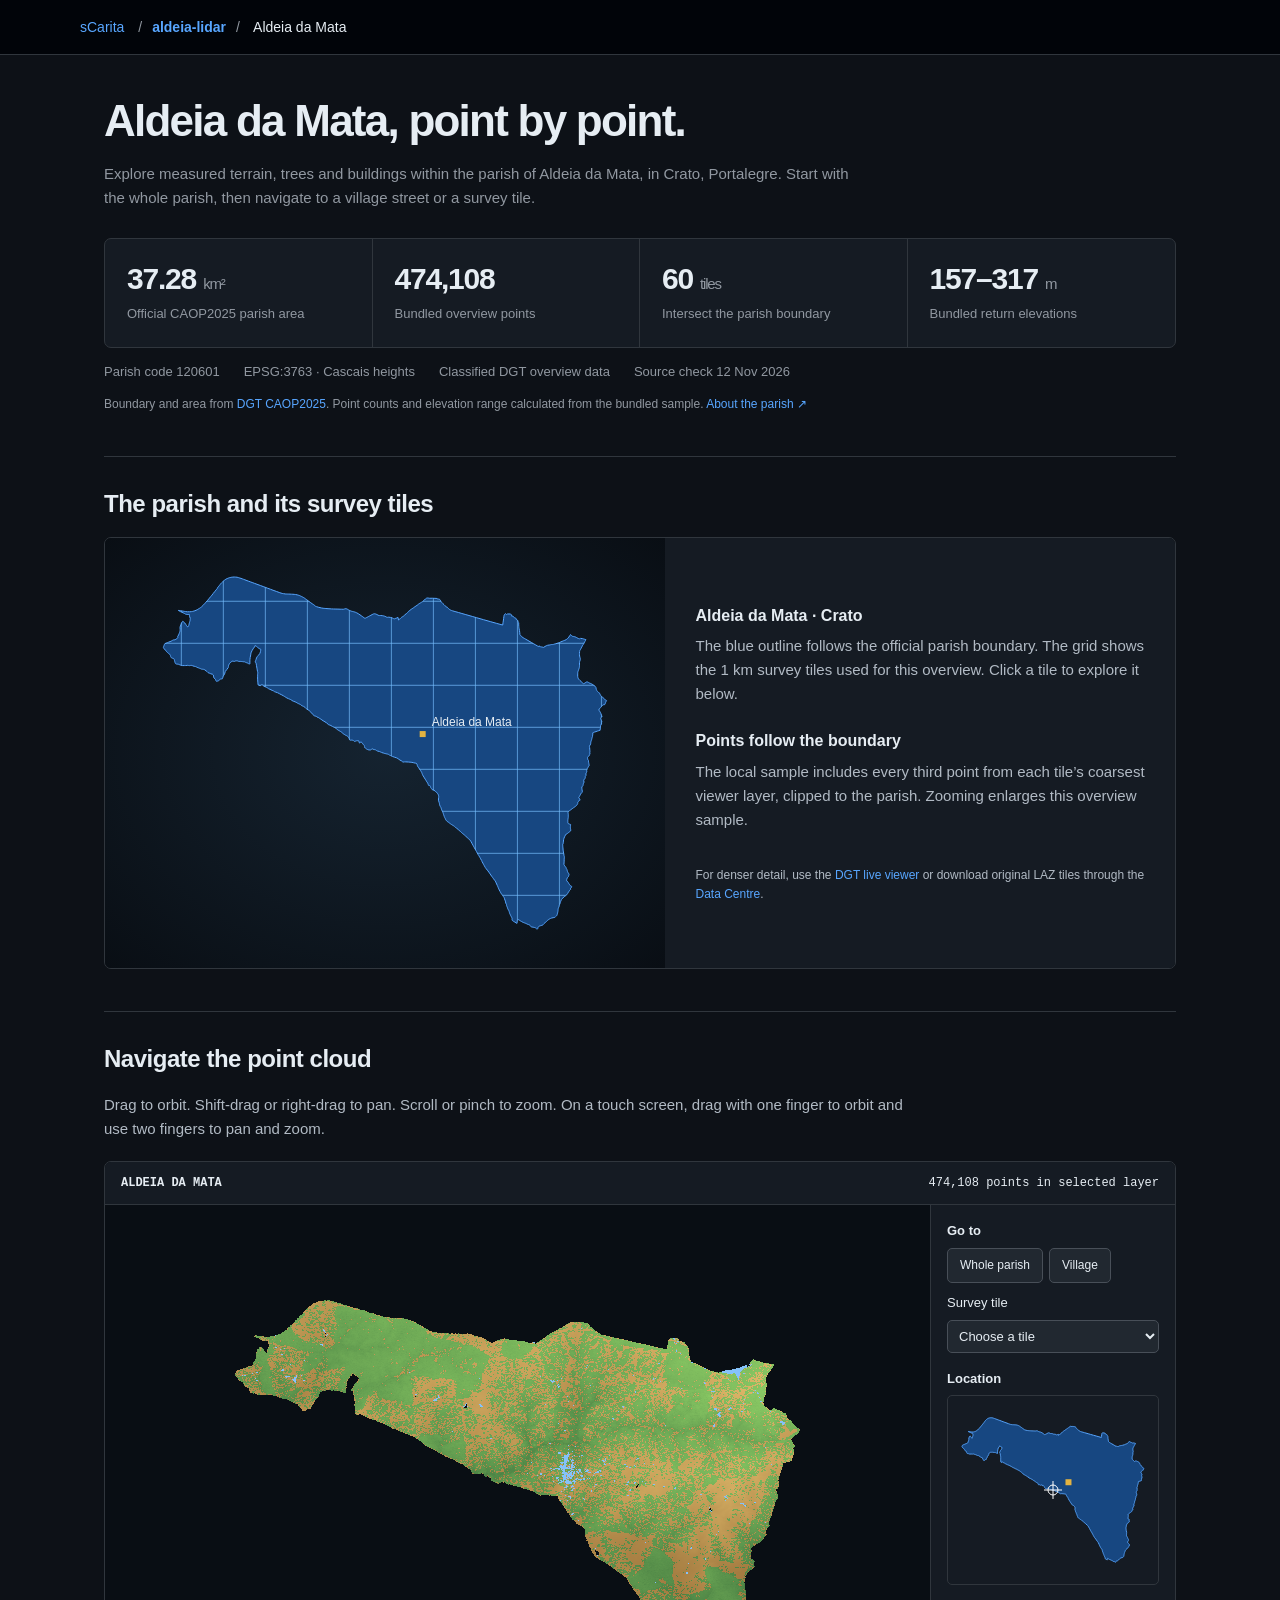
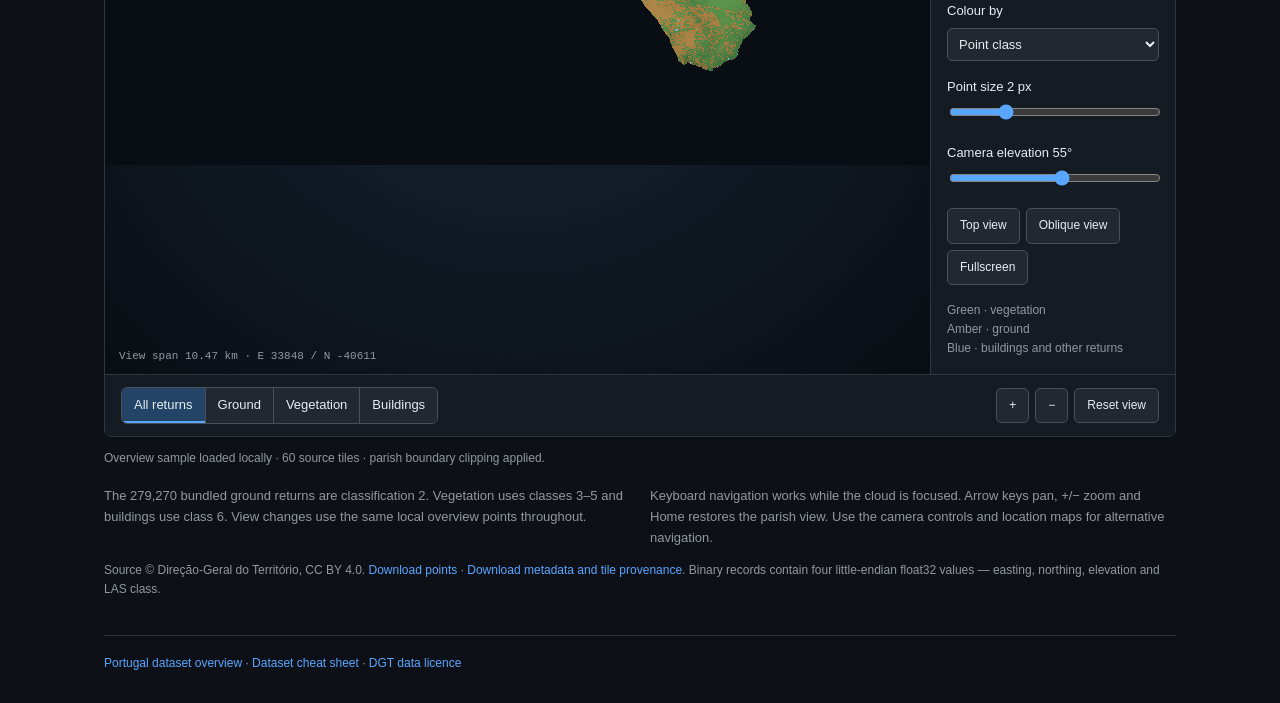
==== docs/aldeia-da-mata/index.html @ bc767f21 "research: found Aldeia da Mata parish." ====
<!doctype html>
<html lang="en"><head><meta charset="utf-8"><meta name="viewport" content="width=device-width,initial-scale=1">
<title>Aldeia da Mata · Point cloud explorer</title><style>
:root{color-scheme:dark;font-family:-apple-system,BlinkMacSystemFont,"Segoe UI",sans-serif;color:#e6edf3;background:#0d1117;font-size:15px;line-height:1.6}
*{box-sizing:border-box}body{margin:0}a{color:#58a6ff;text-decoration:none}a:hover{text-decoration:underline}header{border-bottom:1px solid #30363d;background:#010409;padding:16px max(20px,calc((100vw - 1120px)/2));font-size:14px}header span{color:#9198a1;margin:0 10px}main{max-width:1120px;margin:auto;padding:40px 24px 30px}h1,h2,h3,p{margin:0}h1{font-size:clamp(30px,4vw,44px);letter-spacing:-.04em;line-height:1.2}h2{font-size:24px;letter-spacing:-.02em;margin-bottom:14px}h3{font-size:16px;margin-bottom:6px}.intro{color:#9198a1;max-width:750px;margin:14px 0 28px}.stats{display:grid;grid-template-columns:repeat(4,1fr);border:1px solid #30363d;border-radius:7px;background:#151b23}.stat{padding:22px;border-right:1px solid #30363d}.stat:last-child{border:0}.stat strong{display:block;font-size:30px;line-height:1.2;letter-spacing:-.04em}.stat small{font-size:15px;color:#9198a1;font-weight:400}.stat span{display:block;color:#9198a1;margin-top:7px;font-size:13px}.specs{display:flex;flex-wrap:wrap;gap:8px 24px;margin-top:14px;color:#9198a1;font-size:13px}.section{margin-top:42px;border-top:1px solid #30363d;padding-top:28px}.panel{border:1px solid #30363d;border-radius:7px;overflow:hidden;background:#090e14}.coverage{display:grid;grid-template-columns:1.1fr 1fr}.map{min-height:430px;display:grid;place-items:center;background:radial-gradient(ellipse,#152330,#090e14)}svg{display:block;width:100%;height:430px}.notes{padding:30px;background:#151b23;display:flex;flex-direction:column;justify-content:center;gap:22px}.notes p,.description{color:#b1bac4}.legend{display:flex;gap:9px;align-items:center;font-size:13px}.swatch{width:10px;height:10px;background:#1f6feb;border:1px solid #79c0ff;border-radius:2px}.amber{background:#d29922;border-color:#e3b341}.source{font-size:12px;color:#9198a1;margin-top:12px}.bar,.controls{padding:12px 16px;background:#151b23;display:flex;justify-content:space-between;align-items:center;gap:14px;flex-wrap:wrap}.bar{border-bottom:1px solid #30363d;font:12px/1.5 ui-monospace,SFMono-Regular,Consolas,monospace}.controls{border-top:1px solid #30363d;font-size:13px}.modes{display:inline-flex;border:1px solid #484f58;border-radius:6px;overflow:hidden}button{background:#212830;border:0;padding:7px 12px;color:#e6edf3;cursor:pointer;font:inherit}button+button{border-left:1px solid #484f58}button[aria-pressed=true]{background:#234466;box-shadow:inset 0 -2px #58a6ff}label{display:flex;align-items:center;gap:8px}input{accent-color:#58a6ff;width:100px}canvas{width:100%;height:400px;display:block;touch-action:pan-y;cursor:grab}canvas:active{cursor:grabbing}button:focus-visible,a:focus-visible,input:focus-visible{outline:2px solid #58a6ff;outline-offset:2px}.description{max-width:820px;margin-bottom:20px}.details{display:grid;grid-template-columns:1fr 1fr;gap:20px;margin-top:18px;font-size:13px;color:#9198a1}footer{border-top:1px solid #30363d;margin-top:36px;padding-top:18px;font-size:12px;color:#9198a1}#warning{color:#f0b95b} @media(max-width:700px){main{padding:26px 16px}.stats{grid-template-columns:1fr 1fr}.stat{padding:16px;border-bottom:1px solid #30363d}.stat:nth-child(2){border-right:0}.stat:nth-child(3){border-bottom:0}.coverage{grid-template-columns:1fr}.map,svg{min-height:350px;height:350px}.notes{padding:22px}.details{grid-template-columns:1fr}canvas{height:320px}}

.navigator{display:grid;grid-template-columns:minmax(0,1fr) 245px}
.viewport{position:relative;min-width:0;background:radial-gradient(ellipse,#172432,#090e14)}
#cloud{height:560px;touch-action:none;cursor:grab;outline-offset:-3px}
.nav-panel{background:#151b23;border-left:1px solid #30363d;padding:16px;display:flex;flex-direction:column;gap:16px;font-size:13px}
.nav-panel label{display:block}.nav-panel select,.nav-panel input{width:100%;margin-top:6px}
select{background:#212830;border:1px solid #484f58;color:#e6edf3;padding:7px;border-radius:5px;font:inherit}
input{max-width:100%}.nav-panel h3{font-size:13px}
#mini{height:190px;width:100%;cursor:crosshair;touch-action:none;border:1px solid #30363d;border-radius:5px}
#parish-map{height:380px;cursor:crosshair;touch-action:none}
.viewport-note{position:absolute;bottom:12px;left:14px;color:#9198a1;font:11px ui-monospace,monospace;pointer-events:none}
.btnrow{display:flex;gap:6px;flex-wrap:wrap}.btnrow button{border:1px solid #484f58;border-radius:5px;font-size:12px}
.controls .modes{font-size:13px}.footnote{font-size:12px;color:#9198a1}
#viewer:fullscreen{background:#0d1117;display:flex;flex-direction:column}#viewer:fullscreen .navigator{flex:1;min-height:0}#viewer:fullscreen #cloud{height:100%}
@media(max-width:850px){.navigator{grid-template-columns:1fr}.nav-panel{border-left:0;border-top:1px solid #30363d;display:grid;grid-template-columns:1fr 1fr}#cloud{height:450px}#mini{height:150px}}
@media(max-width:500px){.nav-panel{grid-template-columns:1fr 1fr;padding:12px;gap:12px}#cloud{height:370px}.bar{font-size:11px}}
</style></head><body>
<header><a href="../index.html">sCarita <span>/</span><strong>aldeia-lidar</strong></a><span>/</span> Aldeia da Mata</header>
<main><h1>Aldeia da Mata, point by point.</h1>
<p class="intro">Explore measured terrain, trees and buildings within the parish of Aldeia da Mata, in Crato, Portalegre. Start with the whole parish, then navigate to a village street or a survey tile.</p>
<section aria-label="Dataset statistics">
<div class="stats"><div class="stat"><strong>37.28 <small>km²</small></strong><span>Official CAOP2025 parish area</span></div><div class="stat"><strong>474,108</strong><span>Bundled overview points</span></div><div class="stat"><strong>60 <small>tiles</small></strong><span>Intersect the parish boundary</span></div><div class="stat"><strong>157–317 <small>m</small></strong><span>Bundled return elevations</span></div></div>
<div class="specs"><span>Parish code 120601</span><span>EPSG:3763 · Cascais heights</span><span>Classified DGT overview data</span><span>Source check 12 Nov 2026</span></div>
<p class="source">Boundary and area from <a href="https://ogcapi.dgterritorio.gov.pt/collections/freguesias/items/1818?f=json">DGT CAOP2025</a>. Point counts and elevation range calculated from the bundled sample. <a href="https://pt.wikipedia.org/wiki/Aldeia_da_Mata">About the parish ↗</a></p></section>
<section class="section"><h2>The parish and its survey tiles</h2>
<div class="panel coverage"><div class="map"><canvas id="parish-map" role="img" aria-label="Official Aldeia da Mata parish outline with its 60 intersecting survey tiles. Click a tile to navigate to it."></canvas></div><div class="notes"><div><h3>Aldeia da Mata · Crato</h3><p>The blue outline follows the official parish boundary. The grid shows the 1 km survey tiles used for this overview. Click a tile to explore it below.</p></div><div><h3>Points follow the boundary</h3><p>The local sample includes every third point from each tile’s coarsest viewer layer, clipped to the parish. Zooming enlarges this overview sample.</p></div><p class="source">For denser detail, use the <a href="https://portugal3d.dgterritorio.gov.pt/continente/crato">DGT live viewer</a> or download original LAZ tiles through the <a href="https://cdd.dgterritorio.gov.pt/">Data Centre</a>.</p></div></div></section>
<section class="section"><h2>Navigate the point cloud</h2>
<p class="description">Drag to orbit. Shift-drag or right-drag to pan. Scroll or pinch to zoom. On a touch screen, drag with one finger to orbit and use two fingers to pan and zoom.</p>
<div class="panel" id="viewer"><div class="bar"><strong>ALDEIA DA MATA</strong><span id="visible-count">Loading points…</span></div>
<div class="navigator"><div class="viewport"><canvas id="cloud" tabindex="0" aria-label="Interactive parish point cloud. Arrow keys pan, plus and minus zoom, and Home resets the view."></canvas><div class="viewport-note" id="view-status"></div></div>
<aside class="nav-panel">
<div><h3>Go to</h3><div class="btnrow"><button id="overview">Whole parish</button><button id="village">Village</button></div><label style="margin-top:10px">Survey tile<select id="tile"><option value="">Choose a tile</option></select></label></div>
<div><h3>Location</h3><canvas id="mini" role="img" aria-label="Parish navigation map. Click to recenter the point cloud."></canvas></div>
<label>Colour by<select id="colour"><option value="class">Point class</option><option value="elevation">Elevation</option></select></label>
<label>Point size <output id="size-label">2</output> px<input id="size" type="range" min="1" max="5" step=".5" value="2"></label>
<label>Camera elevation <output id="tilt-label">55°</output><input id="tilt" type="range" min="15" max="90" value="55"></label>
<div class="btnrow"><button id="top">Top view</button><button id="perspective">Oblique view</button><button id="fullscreen">Fullscreen</button></div>
<p class="footnote">Green · vegetation<br>Amber · ground<br>Blue · buildings and other returns</p>
</aside></div>
<div class="controls"><div class="modes" aria-label="Point layers"><button data-layer="all" aria-pressed="true">All returns</button><button data-layer="ground" aria-pressed="false">Ground</button><button data-layer="vegetation" aria-pressed="false">Vegetation</button><button data-layer="buildings" aria-pressed="false">Buildings</button></div><div class="btnrow"><button id="zoom-in" aria-label="Zoom in">+</button><button id="zoom-out" aria-label="Zoom out">−</button><button id="reset">Reset view</button></div></div></div>
<p id="status" role="status" class="source"></p>
<div class="details"><p>The 279,270 bundled ground returns are classification 2. Vegetation uses classes 3–5 and buildings use class 6. View changes use the same local overview points throughout.</p><p>Keyboard navigation works while the cloud is focused. Arrow keys pan, +/− zoom and Home restores the parish view. Use the camera controls and location maps for alternative navigation.</p></div>
<p class="source">Source © Direção-Geral do Território, CC BY 4.0. <a href="data/points.bin" download>Download points</a> · <a href="data/metadata.js" download>Download metadata and tile provenance</a>. Binary records contain four little-endian float32 values — easting, northing, elevation and LAS class.</p></section>
<footer><a href="../portugal-lidar/index.html">Portugal dataset overview</a> · <a href="../portugal-lidar-cheat-sheet.md">Dataset cheat sheet</a> · <a href="https://www.dgterritorio.gov.pt/dados-abertos">DGT data licence</a></footer></main>
<script src="data/metadata.js"></script><script src="data/points.js"></script>
<script src="navigator.js"></script></body></html>
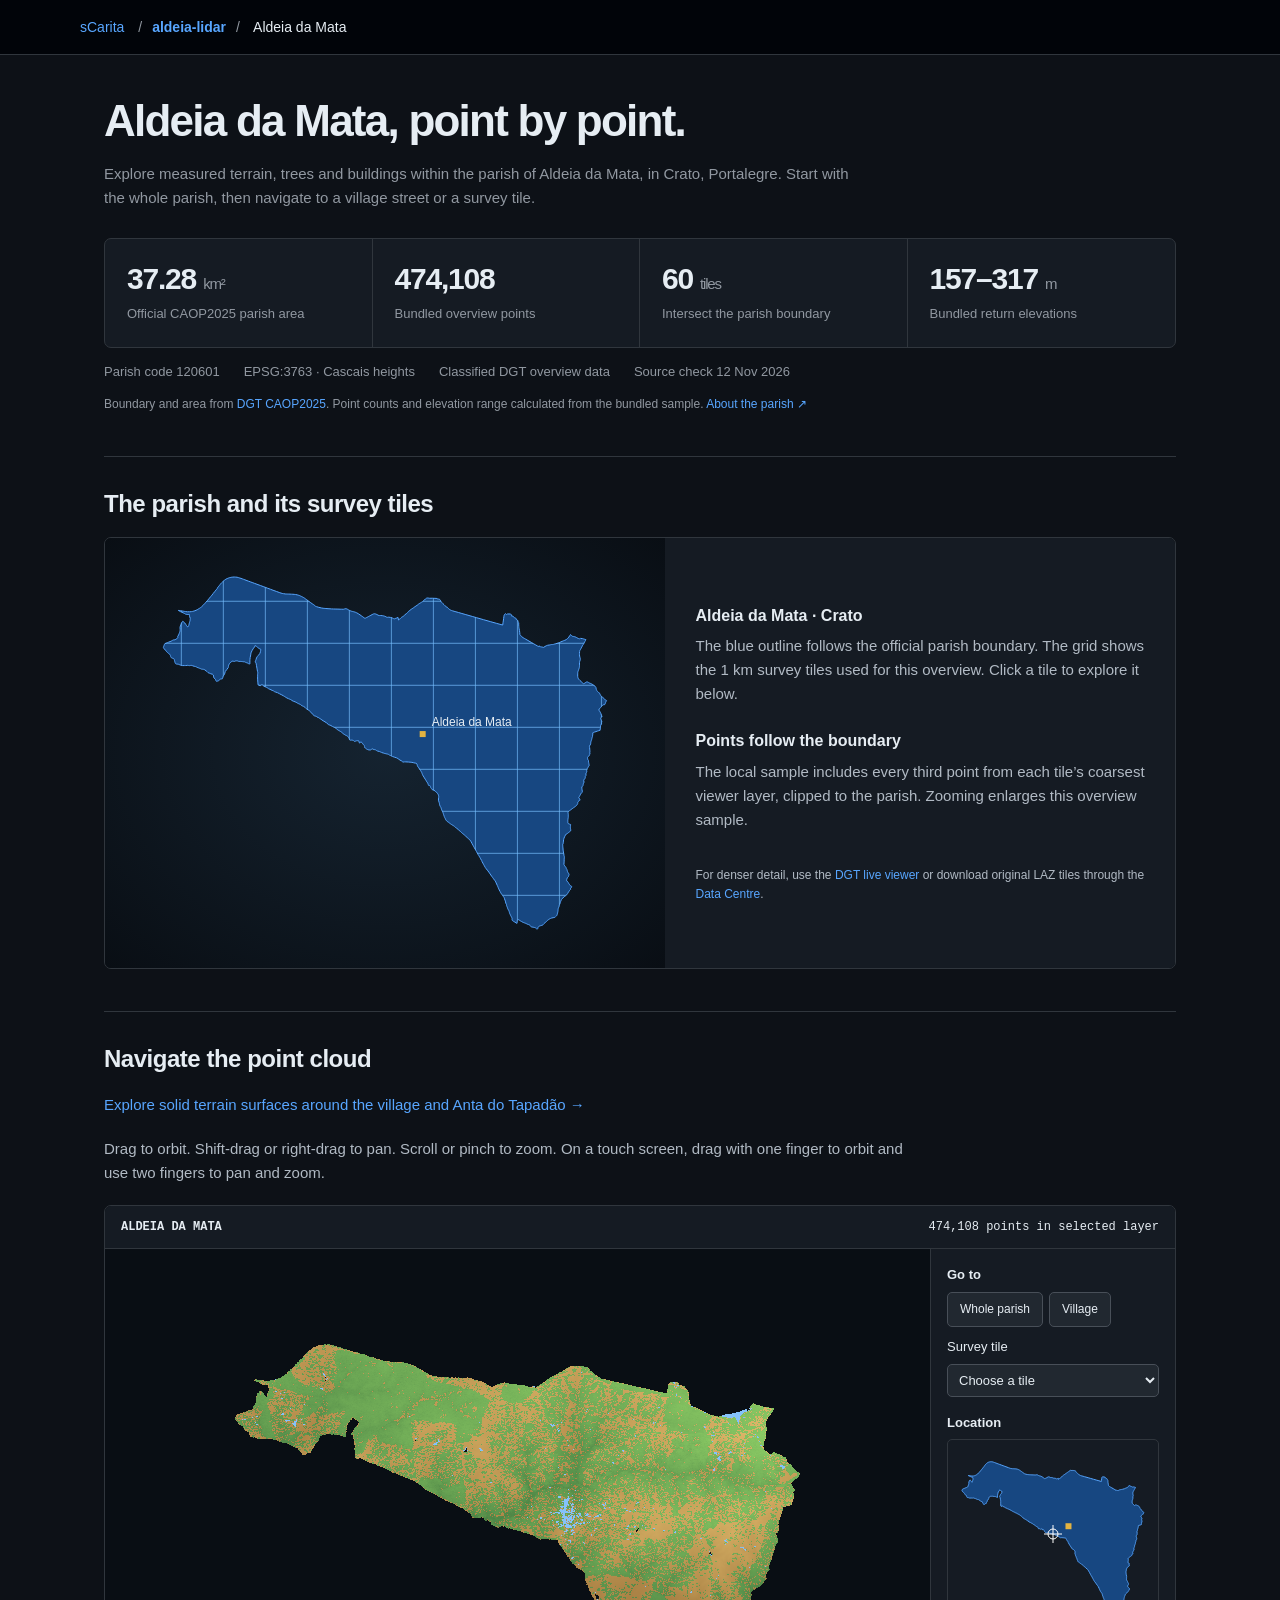
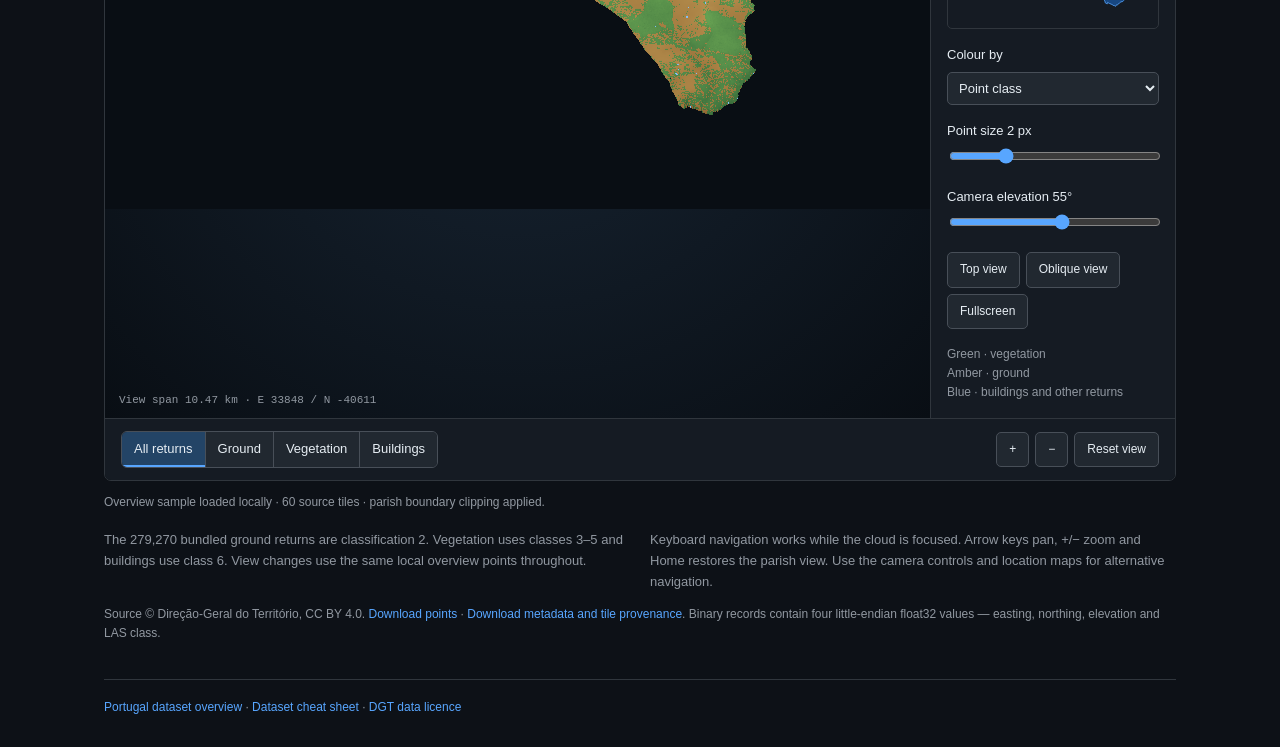
==== commit 0b51833d: "research: added surface rendering based on LiDAR point clouds. Re done over the entire parish." ====
--- a/docs/aldeia-da-mata/index.html
+++ b/docs/aldeia-da-mata/index.html
@@ -30,6 +30,7 @@
 <section class="section"><h2>The parish and its survey tiles</h2>
 <div class="panel coverage"><div class="map"><canvas id="parish-map" role="img" aria-label="Official Aldeia da Mata parish outline with its 60 intersecting survey tiles. Click a tile to navigate to it."></canvas></div><div class="notes"><div><h3>Aldeia da Mata · Crato</h3><p>The blue outline follows the official parish boundary. The grid shows the 1 km survey tiles used for this overview. Click a tile to explore it below.</p></div><div><h3>Points follow the boundary</h3><p>The local sample includes every third point from each tile’s coarsest viewer layer, clipped to the parish. Zooming enlarges this overview sample.</p></div><p class="source">For denser detail, use the <a href="https://portugal3d.dgterritorio.gov.pt/continente/crato">DGT live viewer</a> or download original LAZ tiles through the <a href="https://cdd.dgterritorio.gov.pt/">Data Centre</a>.</p></div></div></section>
 <section class="section"><h2>Navigate the point cloud</h2>
+<p class="description"><a href="surface.html">Explore solid terrain surfaces around the village and Anta do Tapadão →</a></p>
 <p class="description">Drag to orbit. Shift-drag or right-drag to pan. Scroll or pinch to zoom. On a touch screen, drag with one finger to orbit and use two fingers to pan and zoom.</p>
 <div class="panel" id="viewer"><div class="bar"><strong>ALDEIA DA MATA</strong><span id="visible-count">Loading points…</span></div>
 <div class="navigator"><div class="viewport"><canvas id="cloud" tabindex="0" aria-label="Interactive parish point cloud. Arrow keys pan, plus and minus zoom, and Home resets the view."></canvas><div class="viewport-note" id="view-status"></div></div>
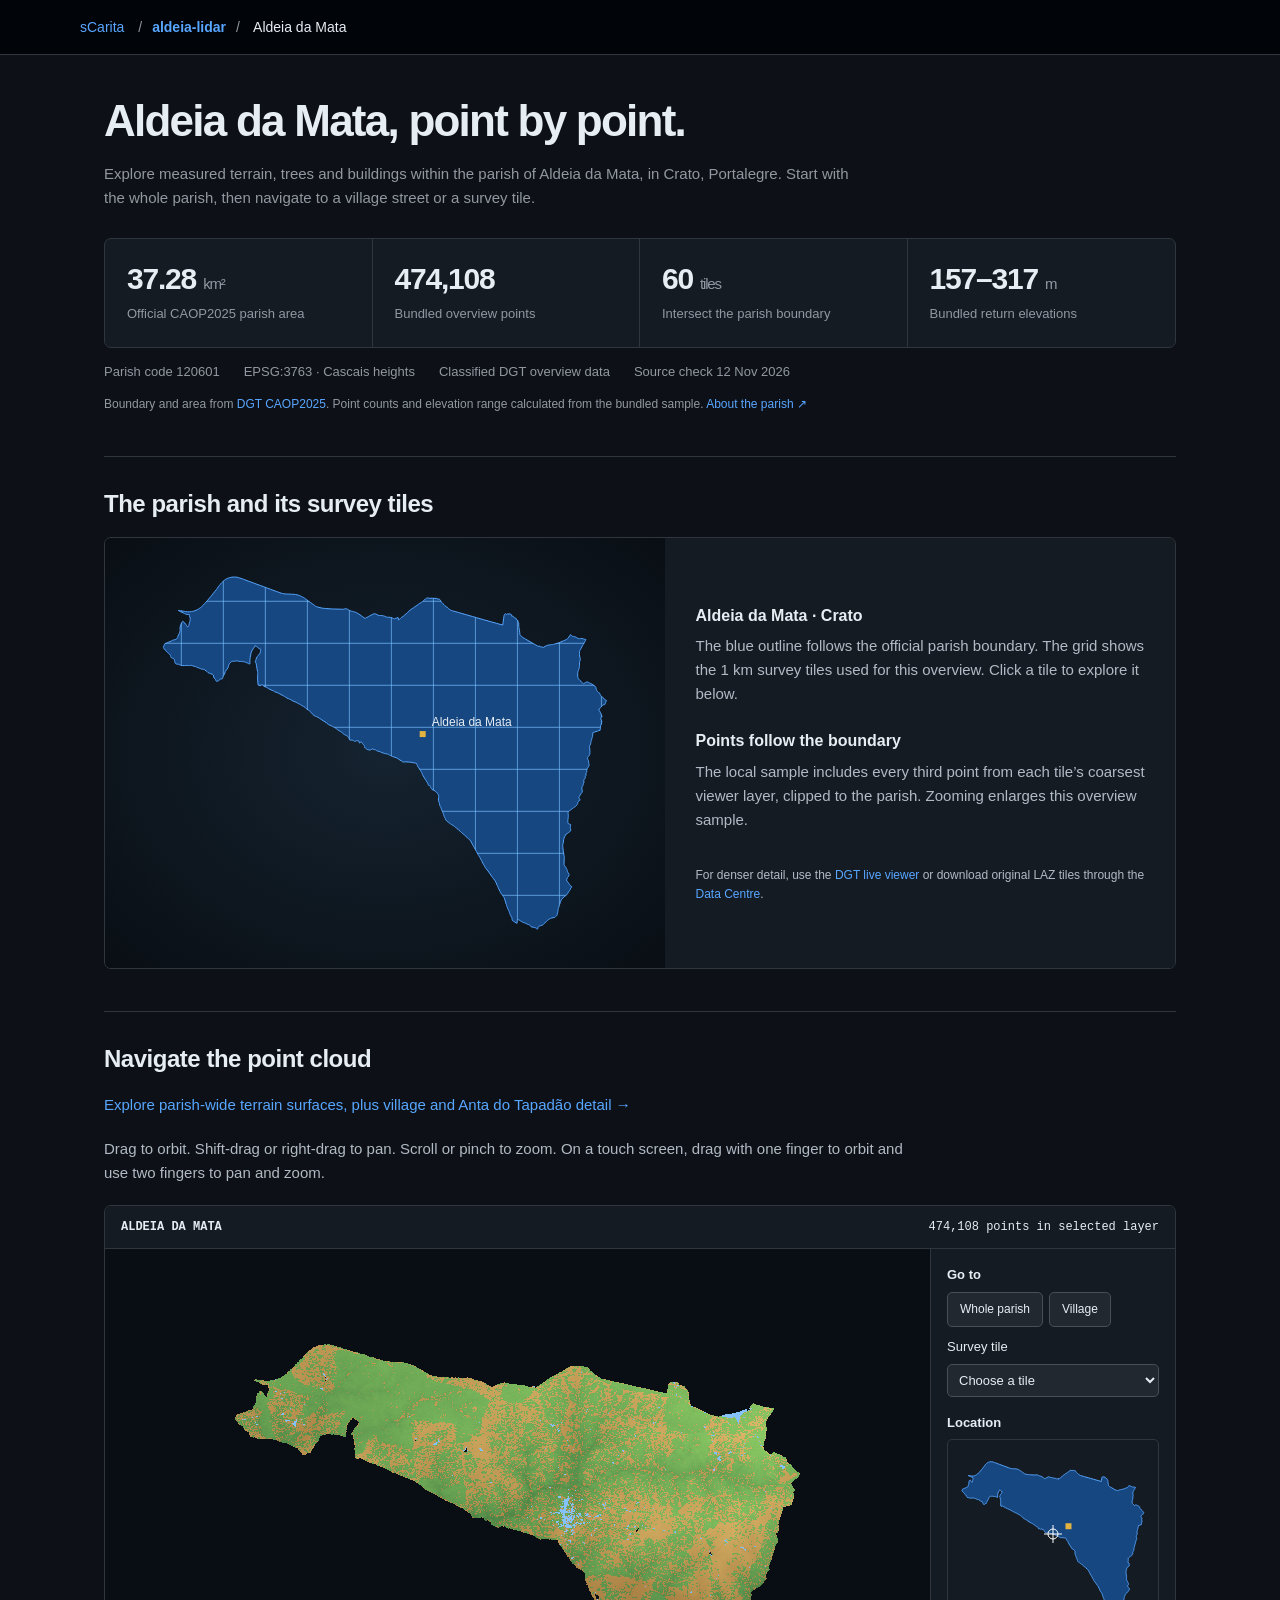
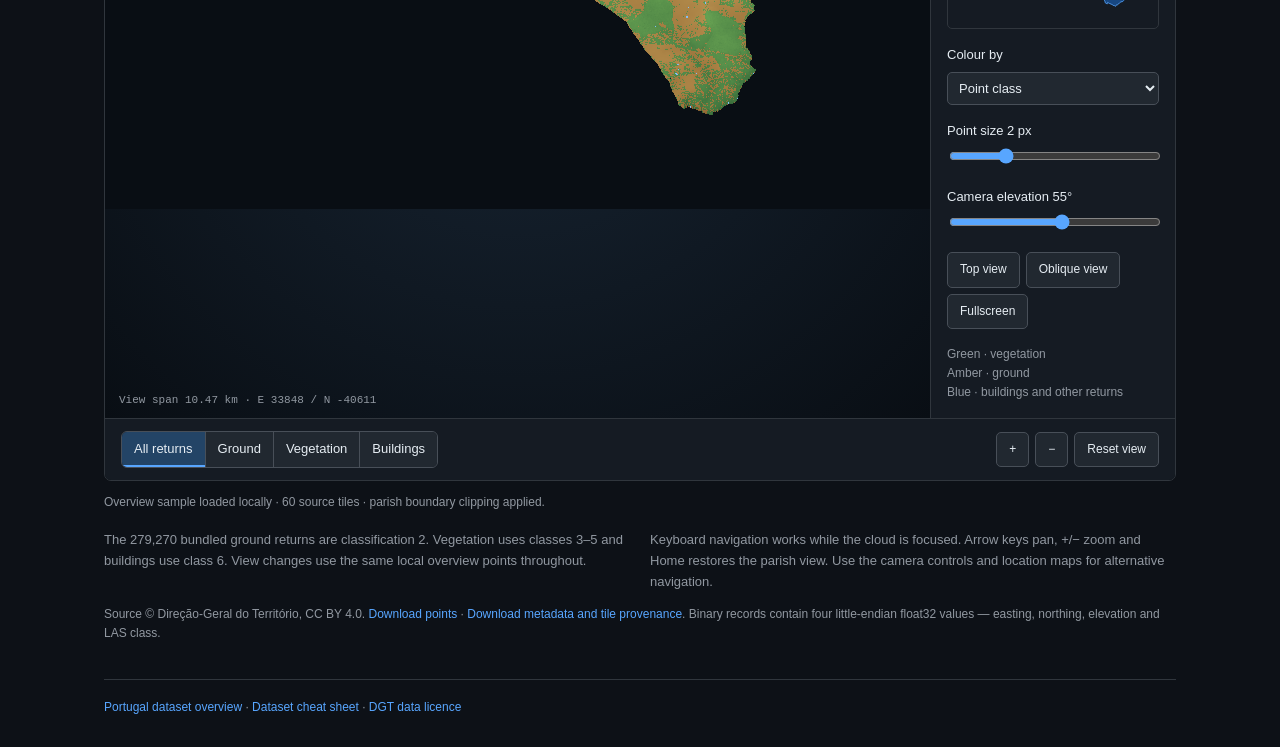
==== commit 2bf5f1b8: "feat: add parish landscape layers and archaeological screening tools Add mobile navigation, land com" ====
--- a/docs/aldeia-da-mata/index.html
+++ b/docs/aldeia-da-mata/index.html
@@ -30,7 +30,7 @@
 <section class="section"><h2>The parish and its survey tiles</h2>
 <div class="panel coverage"><div class="map"><canvas id="parish-map" role="img" aria-label="Official Aldeia da Mata parish outline with its 60 intersecting survey tiles. Click a tile to navigate to it."></canvas></div><div class="notes"><div><h3>Aldeia da Mata · Crato</h3><p>The blue outline follows the official parish boundary. The grid shows the 1 km survey tiles used for this overview. Click a tile to explore it below.</p></div><div><h3>Points follow the boundary</h3><p>The local sample includes every third point from each tile’s coarsest viewer layer, clipped to the parish. Zooming enlarges this overview sample.</p></div><p class="source">For denser detail, use the <a href="https://portugal3d.dgterritorio.gov.pt/continente/crato">DGT live viewer</a> or download original LAZ tiles through the <a href="https://cdd.dgterritorio.gov.pt/">Data Centre</a>.</p></div></div></section>
 <section class="section"><h2>Navigate the point cloud</h2>
-<p class="description"><a href="surface.html">Explore solid terrain surfaces around the village and Anta do Tapadão →</a></p>
+<p class="description"><a href="surface.html">Explore parish-wide terrain surfaces, plus village and Anta do Tapadão detail →</a></p>
 <p class="description">Drag to orbit. Shift-drag or right-drag to pan. Scroll or pinch to zoom. On a touch screen, drag with one finger to orbit and use two fingers to pan and zoom.</p>
 <div class="panel" id="viewer"><div class="bar"><strong>ALDEIA DA MATA</strong><span id="visible-count">Loading points…</span></div>
 <div class="navigator"><div class="viewport"><canvas id="cloud" tabindex="0" aria-label="Interactive parish point cloud. Arrow keys pan, plus and minus zoom, and Home resets the view."></canvas><div class="viewport-note" id="view-status"></div></div>
